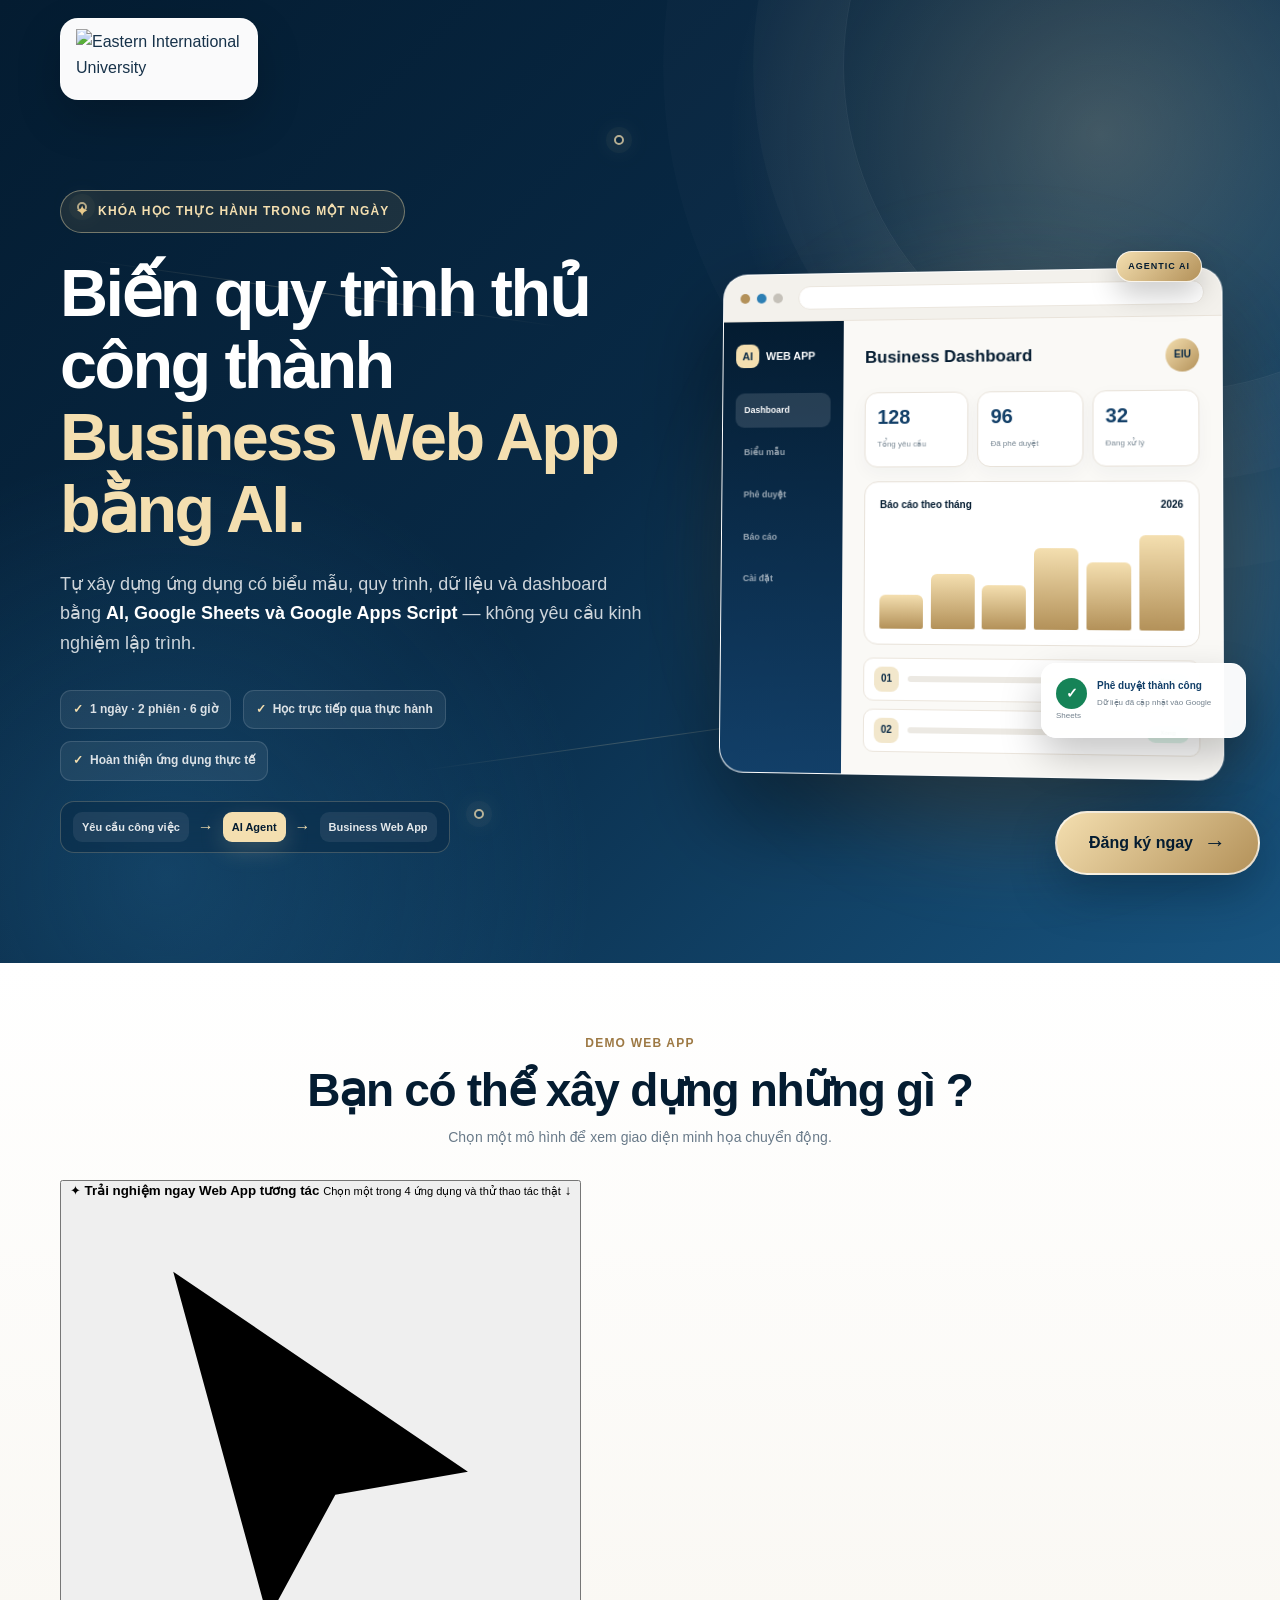
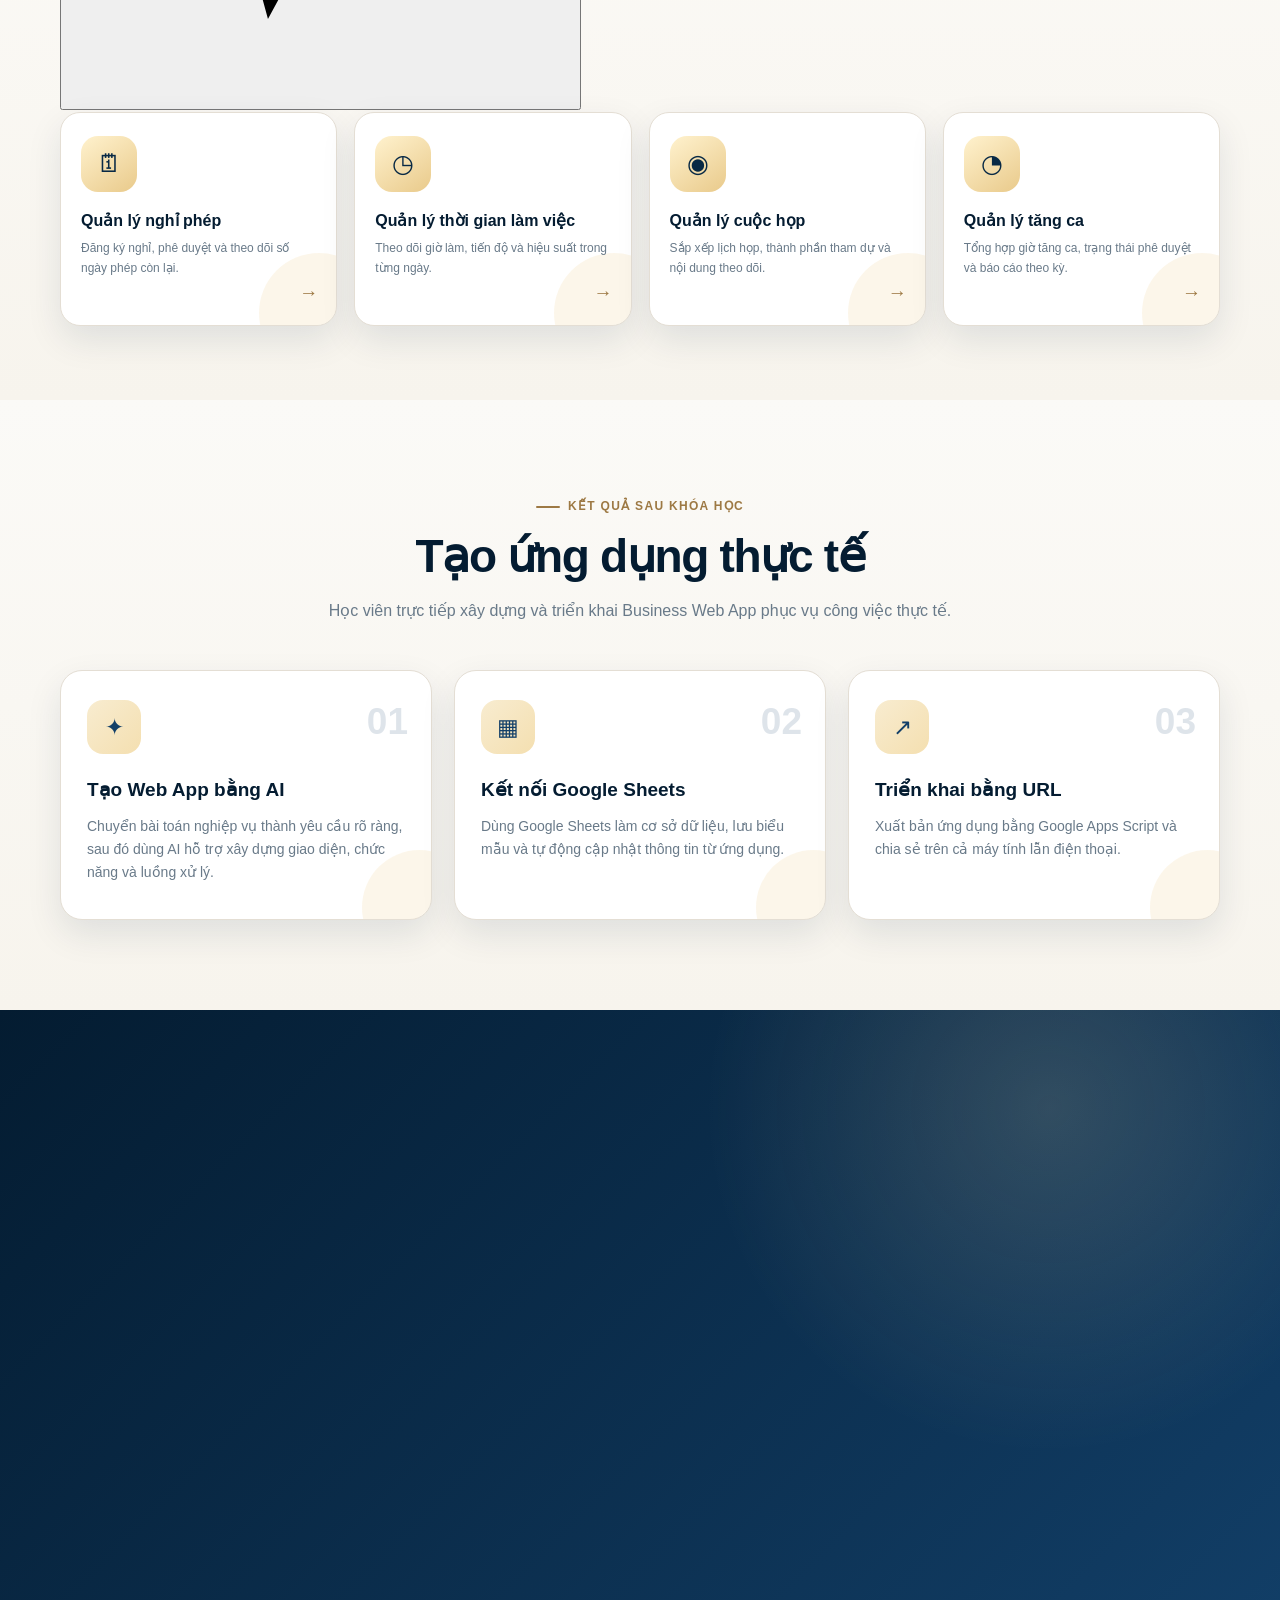
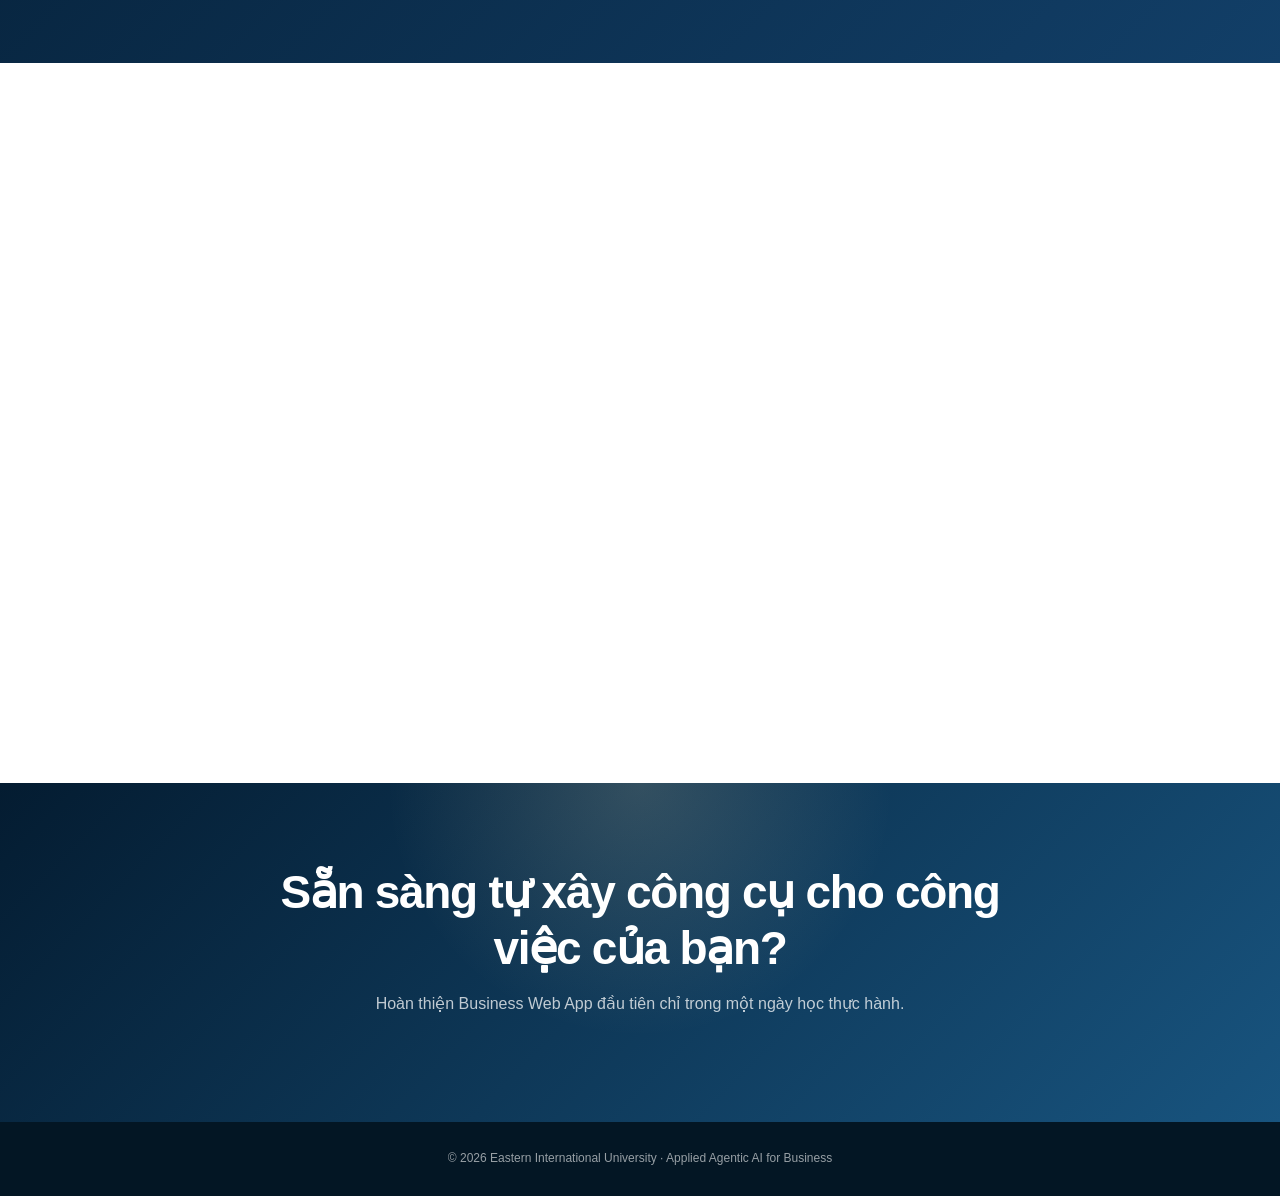
==== public/index.html @ 5940f8a1 "Add files via upload" ====
<!DOCTYPE html>
<html lang="vi">
<head>
  <base target="_top">

  <meta charset="UTF-8">

  <meta
    name="viewport"
    content="width=device-width, initial-scale=1, viewport-fit=cover"
  >

  <meta
    name="description"
    content="Khóa học Applied Agentic AI for Business tại EIU. Xây dựng Business Web App bằng AI, Google Sheets và Google Apps Script."
  >

  <meta
    name="theme-color"
    content="#082945"
  >

  <link rel="icon" href="/assets/logo-eiu.png" type="image/png">

  <title>
    Applied Agentic AI for Business
  </title>

  <style>
    :root {
      --navy-950: #041c31;
      --navy-900: #082945;
      --navy-800: #123f68;
      --navy-700: #18547f;
      --blue: #2d7fb4;

      --gold-700: #9d7944;
      --gold-600: #b39159;
      --gold-300: #e9ca8b;
      --gold-200: #f4dfb0;

      --white: #ffffff;
      --cream: #f7f4ed;
      --cream-soft: #fbfaf7;

      --text: #17324a;
      --muted: #697a89;
      --border: #e4ded4;
      --success: #168357;

      --shadow-sm:
        0 14px 35px
        rgba(8, 41, 69, 0.10);

      --shadow-lg:
        0 30px 75px
        rgba(4, 28, 49, 0.18);

      --container:
        min(
          1160px,
          calc(100% - 40px)
        );
    }

    * {
      box-sizing: border-box;
    }

    html {
      scroll-behavior: smooth;
    }

    body,
    button,
    input {
      font-family:
        Inter,
        -apple-system,
        BlinkMacSystemFont,
        "Segoe UI",
        Arial,
        sans-serif;
    }

    body {
      min-width: 320px;

      margin: 0;

      color: var(--text);
      background: var(--white);

      font-size: 16px;
      line-height: 1.65;

      -webkit-font-smoothing:
        antialiased;

      text-rendering:
        optimizeLegibility;
    }

    a {
      color: inherit;
      text-decoration: none;
    }

    img {
      max-width: 100%;
    }

    .container {
      width: var(--container);
      margin: 0 auto;
    }

    .section {
      padding: 90px 0;

      content-visibility: auto;

      contain-intrinsic-size:
        700px;
    }

    .section-heading {
      max-width: 760px;

      margin:
        0 auto 46px;

      text-align: center;
    }

    .section-label {
      display: inline-flex;
      align-items: center;

      gap: 8px;

      margin-bottom: 12px;

      color: var(--gold-700);

      font-size: 12px;
      font-weight: 800;
      letter-spacing: 1.3px;

      text-transform: uppercase;
    }

    .section-label::before {
      content: "";

      width: 24px;
      height: 2px;

      border-radius: 999px;

      background: currentColor;
    }

    h1,
    h2,
    h3,
    p {
      overflow-wrap: break-word;
    }

    h2 {
      margin: 0 0 14px;

      color: var(--navy-950);

      font-size:
        clamp(
          31px,
          4vw,
          46px
        );

      line-height: 1.2;
      letter-spacing: -1.3px;
    }

    .section-heading p {
      margin: 0;
      color: var(--muted);
    }

    /* NAVIGATION */

    .navbar {
      position: absolute;
      z-index: 20;

      top: 0;
      right: 0;
      left: 0;

      padding: 18px 0;
    }

    .navbar-inner {
      display: flex;
      align-items: center;
      justify-content: space-between;
    }

    .logo-box {
      display: inline-flex;
      align-items: center;
      justify-content: center;

      min-height: 70px;

      padding: 10px 15px;

      overflow: hidden;

      border:
        1px solid
        rgba(255, 255, 255, 0.72);

      border-radius: 18px;

      background:
        rgba(255, 255, 255, 0.98);

      box-shadow:
        0 18px 45px
        rgba(0, 0, 0, 0.19);
    }

    .official-logo {
      display: block;

      width: 166px;
      height: auto;

      object-fit: contain;
    }

    /* HERO */

    .hero {
      position: relative;

      min-height: 790px;

      display: flex;
      align-items: center;

      overflow: hidden;

      padding:
        190px 0 110px;

      color: var(--white);

      background:
        radial-gradient(
          circle at 86% 14%,
          rgba(244, 223, 176, 0.24),
          transparent 27%
        ),

        radial-gradient(
          circle at 13% 91%,
          rgba(45, 127, 180, 0.30),
          transparent 30%
        ),

        linear-gradient(
          135deg,
          var(--navy-950),
          var(--navy-900) 48%,
          var(--navy-700)
        );
    }

    .hero::before {
      content: "";

      position: absolute;

      top: -260px;
      right: -215px;

      width: 650px;
      height: 650px;

      border:
        1px solid
        rgba(255, 255, 255, 0.07);

      border-radius: 50%;

      box-shadow:
        0 0 0 90px
        rgba(255, 255, 255, 0.025),

        0 0 0 180px
        rgba(255, 255, 255, 0.014);
    }

    .hero-grid {
      position: relative;
      z-index: 3;

      display: grid;

      grid-template-columns:
        minmax(0, 1.08fr)
        minmax(390px, 0.92fr);

      gap: 64px;
      align-items: center;
    }

    .hero-content {
      max-width: 740px;
    }

    .hero-tag {
      display: inline-flex;
      align-items: center;

      gap: 9px;

      padding: 9px 15px;

      color: var(--gold-200);

      border:
        1px solid
        rgba(244, 223, 176, 0.42);

      border-radius: 999px;

      background:
        rgba(179, 145, 89, 0.13);

      font-size: 12px;
      font-weight: 800;
      letter-spacing: 1.1px;

      text-transform: uppercase;
    }

    .hero-tag::before {
      content: "✦";

      color: var(--gold-300);
      font-size: 14px;
    }

    h1 {
      margin: 25px 0 24px;

      font-size:
        clamp(
          44px,
          5.2vw,
          72px
        );

      line-height: 1.08;
      letter-spacing: -2.6px;
      font-weight: 850;
    }

    h1 span {
      color: var(--gold-200);
    }

    .hero-description {
      max-width: 710px;

      margin: 0;

      color:
        rgba(255, 255, 255, 0.80);

      font-size: 18px;
    }

    .hero-description strong {
      color: var(--white);
    }

    .hero-notes {
      display: flex;
      flex-wrap: wrap;

      gap: 12px;

      margin-top: 31px;
    }

    .hero-note {
      display: inline-flex;
      align-items: center;

      gap: 7px;

      padding: 9px 12px;

      color:
        rgba(255, 255, 255, 0.84);

      border:
        1px solid
        rgba(255, 255, 255, 0.13);

      border-radius: 11px;

      background:
        rgba(255, 255, 255, 0.07);

      font-size: 12px;
      font-weight: 650;
    }

    .hero-note::before {
      content: "✓";

      color: var(--gold-200);
      font-weight: 900;
    }

    /* WEB APP MOCKUP */

    .app-scene {
      position: relative;

      width: 100%;
      max-width: 535px;

      margin-left: auto;

      perspective: 1300px;
    }

    .app-scene::before {
      content: "";

      position: absolute;

      inset:
        5% -10% -9% 8%;

      z-index: -1;

      border-radius: 50%;

      background:
        rgba(240, 211, 154, 0.20);

      filter: blur(55px);
    }

    .app-window {
      overflow: hidden;

      border:
        1px solid
        rgba(255, 255, 255, 0.55);

      border-radius: 25px;

      background: var(--white);

      box-shadow:
        0 42px 90px
        rgba(0, 0, 0, 0.44);

      transform:
        rotateY(-5deg)
        rotateX(2deg);

      animation:
        appFloating
        5.2s ease-in-out infinite;
    }

    .browser-bar {
      height: 48px;

      display: flex;
      align-items: center;

      gap: 7px;

      padding: 0 17px;

      border-bottom:
        1px solid #e9e3da;

      background: #f3f1ec;
    }

    .browser-dot {
      width: 10px;
      height: 10px;

      border-radius: 50%;

      background:
        var(--gold-600);
    }

    .browser-dot:nth-child(2) {
      background: var(--blue);
    }

    .browser-dot:nth-child(3) {
      background: #c5c1b9;
    }

    .address-bar {
      flex: 1;

      height: 24px;

      margin-left: 9px;

      border:
        1px solid #ebe6de;

      border-radius: 999px;

      background: var(--white);
    }

    .app-body {
      min-height: 425px;

      display: grid;

      grid-template-columns:
        124px 1fr;
    }

    .app-sidebar {
      padding: 23px 13px;

      color: var(--white);

      background:
        linear-gradient(
          180deg,
          var(--navy-950),
          var(--navy-800)
        );
    }

    .app-brand {
      display: flex;
      align-items: center;

      gap: 7px;

      margin-bottom: 26px;

      font-size: 11px;
      font-weight: 850;
    }

    .brand-symbol {
      width: 24px;
      height: 24px;

      display: grid;
      place-items: center;

      border-radius: 8px;

      color: var(--navy-900);
      background: var(--gold-200);
    }

    .app-menu {
      margin-bottom: 8px;
      padding: 10px 9px;

      color:
        rgba(255, 255, 255, 0.59);

      border-radius: 9px;

      font-size: 9px;
      font-weight: 650;
    }

    .app-menu.active {
      color: var(--white);

      background:
        rgba(255, 255, 255, 0.13);
    }

    .app-main {
      padding: 22px;
      background: #faf9f6;
    }

    .app-title-row {
      display: flex;
      align-items: center;
      justify-content: space-between;

      margin-bottom: 18px;
    }

    .app-title-row h3 {
      margin: 0;

      color: var(--navy-950);

      font-size: 17px;
    }

    .app-avatar {
      width: 33px;
      height: 33px;

      display: grid;
      place-items: center;

      color: var(--navy-900);

      border-radius: 50%;

      background:
        linear-gradient(
          135deg,
          var(--gold-200),
          var(--gold-600)
        );

      font-size: 10px;
      font-weight: 900;
    }

    .app-stats {
      display: grid;

      grid-template-columns:
        repeat(3, 1fr);

      gap: 9px;
    }

    .stat-card {
      padding: 12px;

      border:
        1px solid #e8e2d9;

      border-radius: 13px;

      background: var(--white);

      box-shadow:
        0 6px 18px
        rgba(8, 41, 69, 0.04);
    }

    .stat-card strong {
      display: block;

      color: var(--navy-800);

      font-size: 20px;
      line-height: 1.2;
    }

    .stat-card span {
      color: #788793;
      font-size: 8px;
    }

    .chart-panel {
      margin-top: 14px;
      padding: 15px;

      border:
        1px solid #e8e2d9;

      border-radius: 14px;

      background: var(--white);
    }

    .panel-heading {
      display: flex;
      align-items: center;
      justify-content: space-between;

      color: var(--navy-950);

      font-size: 10px;
      font-weight: 800;
    }

    .chart {
      height: 100px;

      display: flex;
      align-items: flex-end;

      gap: 8px;

      margin-top: 15px;
    }

    .chart-column {
      flex: 1;
      min-width: 10px;

      border-radius:
        6px 6px 2px 2px;

      background:
        linear-gradient(
          180deg,
          var(--gold-200),
          var(--gold-600)
        );

      animation:
        chartGrow
        1.2s ease both;

      transform-origin: bottom;
    }

    .chart-column:nth-child(1) {
      height: 34%;
    }

    .chart-column:nth-child(2) {
      height: 55%;
      animation-delay: 0.08s;
    }

    .chart-column:nth-child(3) {
      height: 44%;
      animation-delay: 0.16s;
    }

    .chart-column:nth-child(4) {
      height: 81%;
      animation-delay: 0.24s;
    }

    .chart-column:nth-child(5) {
      height: 67%;
      animation-delay: 0.32s;
    }

    .chart-column:nth-child(6) {
      height: 94%;
      animation-delay: 0.40s;
    }

    .workflow {
      display: grid;

      gap: 8px;

      margin-top: 13px;
    }

    .workflow-row {
      display: flex;
      align-items: center;

      gap: 9px;

      padding: 8px 10px;

      border:
        1px solid #ebe5dc;

      border-radius: 10px;

      background: var(--white);
    }

    .workflow-icon {
      width: 25px;
      height: 25px;

      display: grid;
      place-items: center;

      flex: 0 0 auto;

      border-radius: 8px;

      color: var(--navy-900);
      background: #f2e7cc;

      font-size: 10px;
      font-weight: 900;
    }

    .workflow-line {
      flex: 1;

      height: 6px;

      border-radius: 999px;

      background: #ece9e3;
    }

    .workflow-status {
      width: 41px;
      height: 17px;

      display: grid;
      place-items: center;

      border-radius: 999px;

      color: #13734d;
      background: #dff5eb;

      font-size: 6px;
      font-weight: 800;
    }

    .success-toast {
      position: absolute;

      right: -26px;
      bottom: 37px;

      width: 205px;

      padding: 14px;

      border:
        1px solid
        rgba(255, 255, 255, 0.72);

      border-radius: 15px;

      background:
        rgba(255, 255, 255, 0.97);

      box-shadow:
        0 18px 42px
        rgba(0, 0, 0, 0.23);

      animation:
        toastFloating
        3.4s ease-in-out infinite;
    }

    .toast-icon {
      float: left;

      width: 31px;
      height: 31px;

      display: grid;
      place-items: center;

      margin-right: 10px;

      color: var(--white);

      border-radius: 50%;

      background: var(--success);

      font-size: 14px;
      font-weight: 900;
    }

    .success-toast strong {
      display: block;

      color: var(--navy-800);

      font-size: 10px;
    }

    .success-toast span {
      display: block;

      margin-top: 2px;

      color: #73818d;

      font-size: 8px;
    }

    @keyframes appFloating {
      0%,
      100% {
        transform:
          translateY(0)
          rotateY(-5deg)
          rotateX(2deg);
      }

      50% {
        transform:
          translateY(-13px)
          rotateY(-3deg)
          rotateX(1deg);
      }
    }

    @keyframes toastFloating {
      0%,
      100% {
        transform: translateY(0);
      }

      50% {
        transform: translateY(-7px);
      }
    }

    @keyframes chartGrow {
      from {
        transform: scaleY(0);
      }

      to {
        transform: scaleY(1);
      }
    }

    /* DEMO APPS */

    .demo-apps-section {
      position: relative;

      padding:
        66px 0 74px;

      overflow: hidden;

      background:
        linear-gradient(
          180deg,
          #ffffff,
          #f7f4ed
        );
    }

    .demo-apps-heading {
      max-width: 740px;

      margin:
        0 auto 31px;

      text-align: center;
    }

    .demo-apps-heading span {
      display: inline-flex;

      margin-bottom: 9px;

      color: var(--gold-700);

      font-size: 12px;
      font-weight: 900;
      letter-spacing: 1.2px;

      text-transform: uppercase;
    }

    .demo-apps-heading h2 {
      margin-bottom: 8px;
    }

    .demo-apps-heading p {
      margin: 0;

      color: var(--muted);

      font-size: 14px;
    }

    .demo-app-grid {
      display: grid;

      grid-template-columns:
        repeat(4, 1fr);

      gap: 17px;
    }

    .demo-app-card {
      position: relative;

      overflow: hidden;

      min-height: 202px;

      padding:
        23px 20px 47px;

      border:
        1px solid var(--border);

      border-radius: 20px;

      color: var(--text);
      background: var(--white);

      box-shadow: var(--shadow-sm);

      animation:
        demoCardFloating
        3.4s ease-in-out infinite;

      transition:
        transform 0.24s ease,
        box-shadow 0.24s ease,
        border-color 0.24s ease;
    }

    .demo-app-card:nth-child(2) {
      animation-delay: 0.35s;
    }

    .demo-app-card:nth-child(3) {
      animation-delay: 0.70s;
    }

    .demo-app-card:nth-child(4) {
      animation-delay: 1.05s;
    }

    .demo-app-card:hover {
      transform:
        translateY(-8px)
        scale(1.02);

      border-color:
        rgba(179, 145, 89, 0.55);

      box-shadow:
        0 24px 50px
        rgba(8, 41, 69, 0.16);
    }

    .demo-app-card::after {
      content: "";

      position: absolute;

      right: -43px;
      bottom: -48px;

      width: 120px;
      height: 120px;

      border-radius: 50%;

      background:
        rgba(244, 223, 176, 0.27);
    }

    .demo-card-icon {
      position: relative;
      z-index: 2;

      width: 56px;
      height: 56px;

      display: grid;
      place-items: center;

      margin-bottom: 18px;

      color: var(--navy-900);

      border-radius: 17px;

      background:
        linear-gradient(
          145deg,
          #fff2ce,
          #e9ca8b
        );

      font-size: 25px;

      animation:
        demoIconMoving
        2.3s ease-in-out infinite;
    }

    .demo-app-card:nth-child(2)
    .demo-card-icon {
      animation-delay: 0.25s;
    }

    .demo-app-card:nth-child(3)
    .demo-card-icon {
      animation-delay: 0.50s;
    }

    .demo-app-card:nth-child(4)
    .demo-card-icon {
      animation-delay: 0.75s;
    }

    .demo-app-card h3 {
      position: relative;
      z-index: 2;

      margin: 0 0 7px;

      color: var(--navy-950);

      font-size: 16px;
      line-height: 1.4;
    }

    .demo-app-card p {
      position: relative;
      z-index: 2;

      margin: 0;

      color: var(--muted);

      font-size: 12px;
      line-height: 1.6;
    }

    .demo-card-arrow {
      position: absolute;
      z-index: 3;

      right: 18px;
      bottom: 16px;

      color: var(--gold-700);

      font-size: 19px;
      font-weight: 900;

      animation:
        demoArrowMoving
        1.3s ease-in-out infinite;
    }

    @keyframes demoCardFloating {
      0%,
      100% {
        translate: 0 0;
      }

      50% {
        translate: 0 -5px;
      }
    }

    @keyframes demoIconMoving {
      0%,
      100% {
        transform:
          translateY(0)
          rotate(-2deg);
      }

      50% {
        transform:
          translateY(-6px)
          rotate(3deg);
      }
    }

    @keyframes demoArrowMoving {
      0%,
      100% {
        transform: translateX(0);
      }

      50% {
        transform: translateX(6px);
      }
    }

    /* BENEFITS */

    .results-section {
      background:
        linear-gradient(
          180deg,
          var(--cream-soft),
          var(--cream)
        );
    }

    .benefit-grid {
      display: grid;

      grid-template-columns:
        repeat(3, 1fr);

      gap: 22px;
    }

    .benefit-card {
      position: relative;

      overflow: hidden;

      min-height: 250px;

      padding: 29px 26px;

      border:
        1px solid var(--border);

      border-radius: 22px;

      background: var(--white);

      box-shadow: var(--shadow-sm);

      transition:
        transform 0.25s ease,
        box-shadow 0.25s ease;
    }

    .benefit-card::after {
      content: "";

      position: absolute;

      right: -46px;
      bottom: -46px;

      width: 115px;
      height: 115px;

      border-radius: 50%;

      background:
        rgba(240, 211, 154, 0.21);
    }

    .benefit-card:hover {
      transform:
        translateY(-7px);

      box-shadow:
        var(--shadow-lg);
    }

    .benefit-icon {
      width: 54px;
      height: 54px;

      display: grid;
      place-items: center;

      margin-bottom: 20px;

      color: var(--navy-800);

      border-radius: 16px;

      background:
        linear-gradient(
          135deg,
          #f8ecd0,
          var(--gold-200)
        );

      font-size: 23px;
    }

    .benefit-number {
      position: absolute;

      top: 20px;
      right: 23px;

      color:
        rgba(18, 63, 104, 0.14);

      font-size: 37px;
      font-weight: 900;
    }

    .benefit-card h3 {
      position: relative;
      z-index: 2;

      margin: 0 0 9px;

      color: var(--navy-950);

      font-size: 19px;
    }

    .benefit-card p {
      position: relative;
      z-index: 2;

      margin: 0;

      color: var(--muted);

      font-size: 14px;
    }

    /* EXPERIENCE */

    .experience-section {
      position: relative;

      overflow: hidden;

      color: var(--white);

      background:
        radial-gradient(
          circle at 82% 15%,
          rgba(244, 223, 176, 0.16),
          transparent 29%
        ),

        linear-gradient(
          135deg,
          var(--navy-950),
          var(--navy-800)
        );
    }

    .experience-grid {
      position: relative;
      z-index: 2;

      display: grid;

      grid-template-columns:
        0.95fr 1.05fr;

      gap: 48px;
      align-items: center;
    }

    .experience-copy h2 {
      color: var(--white);
    }

    .experience-copy > p {
      margin: 0;

      color:
        rgba(255, 255, 255, 0.72);
    }

    .price-grid {
      display: grid;

      grid-template-columns:
        1fr 1fr;

      gap: 14px;

      margin-top: 28px;
    }

    .price-card {
      padding: 22px;

      border:
        1px solid
        rgba(255, 255, 255, 0.13);

      border-radius: 18px;

      background:
        rgba(255, 255, 255, 0.075);
    }

    .price-card.highlight {
      border-color:
        rgba(244, 223, 176, 0.50);

      background:
        rgba(179, 145, 89, 0.16);
    }

    .price-card small {
      display: block;

      color:
        rgba(255, 255, 255, 0.68);

      font-size: 11px;
      font-weight: 700;
    }

    .price-card strong {
      display: block;

      margin-top: 8px;

      color: var(--gold-200);

      font-size: 27px;
      line-height: 1.2;
    }

    .price-card span {
      display: block;

      margin-top: 7px;

      color:
        rgba(255, 255, 255, 0.63);

      font-size: 11px;
    }

    .hospitality-card {
      display: grid;

      grid-template-columns:
        180px 1fr;

      gap: 25px;
      align-items: center;

      padding: 30px;

      border:
        1px solid
        rgba(255, 255, 255, 0.15);

      border-radius: 25px;

      background:
        rgba(255, 255, 255, 0.085);

      box-shadow:
        0 30px 65px
        rgba(0, 0, 0, 0.17);
    }

    .refreshment-visual {
      position: relative;

      width: 180px;
      height: 180px;

      overflow: hidden;

      border-radius: 28px;

      background:
        radial-gradient(
          circle at 35% 30%,
          rgba(255, 255, 255, 0.18),
          transparent 32%
        ),

        linear-gradient(
          145deg,
          rgba(255, 255, 255, 0.12),
          rgba(255, 255, 255, 0.035)
        );
    }

    .table-surface {
      position: absolute;

      right: 18px;
      bottom: 23px;
      left: 18px;

      height: 13px;

      border-radius: 50%;

      background:
        rgba(240, 211, 154, 0.56);
    }

    .lunch-box {
      position: absolute;

      right: 56px;
      bottom: 52px;

      width: 67px;
      height: 55px;

      border-radius: 12px;

      background:
        linear-gradient(
          145deg,
          var(--gold-200),
          var(--gold-600)
        );

      box-shadow:
        0 14px 28px
        rgba(0, 0, 0, 0.21);

      animation:
        foodFloating
        3.1s ease-in-out infinite;

      animation-delay:
        0.3s;
    }

    .lunch-box::before {
      content: "";

      position: absolute;

      top: 10px;
      right: 8px;
      left: 8px;

      height: 4px;

      border-radius: 999px;

      background:
        rgba(8, 41, 69, 0.35);
    }

    .lunch-box::after {
      content: "✦";

      position: absolute;
      inset: 0;

      display: grid;
      place-items: center;

      padding-top: 9px;

      color: var(--navy-900);

      font-size: 21px;
    }

    .hospitality-card h3 {
      margin: 0 0 9px;

      font-size: 22px;
      line-height: 1.35;
    }

    .hospitality-card p {
      margin: 0;

      color:
        rgba(255, 255, 255, 0.70);

      font-size: 13px;
    }

    .included-badge {
      display: inline-flex;

      margin-top: 16px;
      padding: 8px 12px;

      color: var(--navy-950);

      border-radius: 999px;

      background:
        var(--gold-200);

      font-size: 10px;
      font-weight: 850;
    }

    @keyframes steamRising {
      0% {
        opacity: 0;

        transform:
          translateY(9px)
          scale(0.8);
      }

      45% {
        opacity: 0.85;
      }

      100% {
        opacity: 0;

        transform:
          translateY(-19px)
          translateX(5px)
          scale(1.15);
      }
    }

    @keyframes drinkFloating {
      0%,
      100% {
        transform:
          translateY(0);
      }

      50% {
        transform:
          translateY(-5px);
      }
    }

    @keyframes foodFloating {
      0%,
      100% {
        transform:
          translateY(0)
          rotate(0);
      }

      50% {
        transform:
          translateY(-6px)
          rotate(2deg);
      }
    }

    /* PROGRAM */

    .program-grid {
      display: grid;

      grid-template-columns:
        1fr 1fr;

      gap: 23px;
    }

    .session-card {
      overflow: hidden;

      border:
        1px solid var(--border);

      border-radius: 23px;

      background: var(--white);

      box-shadow: var(--shadow-sm);
    }

    .session-header {
      position: relative;

      overflow: hidden;

      padding: 26px;

      color: var(--white);

      background:
        linear-gradient(
          135deg,
          var(--navy-950),
          var(--navy-800)
        );
    }

    .session-header::after {
      content: "";

      position: absolute;

      top: -75px;
      right: -70px;

      width: 180px;
      height: 180px;

      border:
        1px solid
        rgba(255, 255, 255, 0.08);

      border-radius: 50%;

      box-shadow:
        0 0 0 35px
        rgba(255, 255, 255, 0.018);
    }

    .session-header small {
      position: relative;
      z-index: 2;

      color: var(--gold-200);

      font-size: 11px;
      font-weight: 800;
      letter-spacing: 1px;

      text-transform: uppercase;
    }

    .session-header h3 {
      position: relative;
      z-index: 2;

      margin: 8px 0 0;

      font-size: 21px;
      line-height: 1.4;
    }

    .session-body {
      padding: 25px;
    }

    .session-item {
      position: relative;

      margin: 0;

      padding:
        12px 0 12px 31px;

      color: var(--muted);

      border-bottom:
        1px solid var(--border);

      font-size: 14px;
    }

    .session-item:last-child {
      border-bottom: 0;
    }

    .session-item::before {
      content: "✓";

      position: absolute;

      top: 12px;
      left: 0;

      width: 20px;
      height: 20px;

      display: grid;
      place-items: center;

      color: var(--white);

      border-radius: 7px;

      background:
        var(--gold-600);

      font-size: 10px;
      font-weight: 900;
    }

    /* FINAL */

    .final-section {
      padding:
        82px 0 105px;

      color: var(--white);

      text-align: center;

      background:
        radial-gradient(
          circle at 50% 0,
          rgba(244, 223, 176, 0.17),
          transparent 35%
        ),

        linear-gradient(
          135deg,
          var(--navy-950),
          var(--navy-700)
        );
    }

    .final-section h2 {
      max-width: 760px;

      margin:
        0 auto 15px;

      color: var(--white);
    }

    .final-section p {
      max-width: 650px;

      margin: 0 auto;

      color:
        rgba(255, 255, 255, 0.74);
    }

    footer {
      padding: 27px 20px;

      color:
        rgba(255, 255, 255, 0.59);

      background: #031624;

      text-align: center;

      font-size: 12px;
    }

    /* ONE FLOATING REGISTER BUTTON */

    .floating-register {
      position: fixed;
      z-index: 1000;

      right:
        max(
          20px,
          env(safe-area-inset-right)
        );

      bottom:
        max(
          25px,
          calc(
            env(safe-area-inset-bottom) +
            16px
          )
        );

      display: inline-flex;
      align-items: center;
      justify-content: center;

      gap: 11px;

      min-width: 205px;
      min-height: 64px;

      padding: 16px 28px;

      color: var(--navy-950);

      border:
        2px solid
        rgba(255, 255, 255, 0.68);

      border-radius: 999px;

      background:
        linear-gradient(
          135deg,
          var(--gold-200),
          var(--gold-600)
        );

      box-shadow:
        0 18px 45px
        rgba(4, 28, 49, 0.34),

        0 0 0 0
        rgba(244, 223, 176, 0.48);

      font-size: 16px;
      font-weight: 900;

      cursor: pointer;

      animation:
        registerFloating
        2.2s ease-in-out infinite,

        registerPulse
        2.7s ease-out infinite;

      transition:
        transform 0.2s ease,
        box-shadow 0.2s ease;
    }

    .floating-register:hover {
      transform:
        translateY(-5px)
        scale(1.035);

      box-shadow:
        0 24px 52px
        rgba(4, 28, 49, 0.42),

        0 0 34px
        rgba(244, 223, 176, 0.32);
    }

    .floating-register:focus-visible {
      outline:
        4px solid
        rgba(255, 255, 255, 0.75);

      outline-offset: 4px;
    }

    .register-arrow {
      display: inline-block;

      font-size: 22px;
      line-height: 1;

      animation:
        arrowMoving
        1.15s ease-in-out infinite;
    }

    @keyframes registerFloating {
      0%,
      100% {
        translate: 0 0;
      }

      50% {
        translate: 0 -8px;
      }
    }

    @keyframes registerPulse {
      0% {
        box-shadow:
          0 18px 45px
          rgba(4, 28, 49, 0.34),

          0 0 0 0
          rgba(244, 223, 176, 0.48);
      }

      72%,
      100% {
        box-shadow:
          0 18px 45px
          rgba(4, 28, 49, 0.34),

          0 0 0 18px
          rgba(244, 223, 176, 0);
      }
    }

    @keyframes arrowMoving {
      0%,
      100% {
        transform:
          translateX(0);
      }

      50% {
        transform:
          translateX(6px);
      }
    }

    /* RESPONSIVE */

    @media (max-width: 1020px) {
      .hero-grid,
      .experience-grid {
        grid-template-columns: 1fr;
      }

      .hero-content {
        max-width: 850px;
      }

      .app-scene {
        max-width: 620px;

        margin:
          35px auto 0;
      }

      .hospitality-card {
        max-width: 760px;

        margin: 0 auto;
      }
    }

    @media (max-width: 950px) {
      .demo-app-grid {
        grid-template-columns:
          1fr 1fr;
      }
    }

    @media (max-width: 800px) {
      .benefit-grid,
      .program-grid {
        grid-template-columns: 1fr;
      }
    }

    @media (max-width: 650px) {
      :root {
        --container:
          min(
            100% - 26px,
            1160px
          );
      }

      .navbar {
        padding: 12px 0;
      }

      .logo-box {
        min-height: 58px;

        padding: 7px 10px;

        border-radius: 13px;
      }

      .official-logo {
        width: 130px;
      }

      .hero {
        min-height: auto;

        padding:
          135px 0 77px;
      }

      h1 {
        font-size: 40px;

        letter-spacing: -1.7px;
      }

      .hero-description {
        font-size: 16px;
      }

      .hero-notes {
        display: grid;

        grid-template-columns:
          1fr;
      }

      .hero-note {
        width: fit-content;
      }

      .app-window {
        transform: none;
        animation: none;
      }

      .app-body {
        min-height: 350px;

        grid-template-columns:
          87px 1fr;
      }

      .app-sidebar {
        padding: 17px 7px;
      }

      .app-brand {
        font-size: 7px;
      }

      .brand-symbol {
        width: 20px;
        height: 20px;
      }

      .app-menu {
        padding: 8px 6px;

        font-size: 7px;
      }

      .app-main {
        padding: 13px;
      }

      .app-title-row h3 {
        font-size: 13px;
      }

      .stat-card {
        padding: 8px 5px;
      }

      .stat-card strong {
        font-size: 15px;
      }

      .stat-card span {
        font-size: 6px;
      }

      .success-toast {
        right: 7px;
        bottom: 15px;

        width: 180px;
      }

      .demo-apps-section {
        padding:
          52px 0 60px;
      }

      .demo-app-grid {
        grid-template-columns:
          1fr;
      }

      .demo-app-card {
        min-height: 170px;
      }

      .section {
        padding: 69px 0;
      }

      .price-grid {
        grid-template-columns:
          1fr;
      }

      .hospitality-card {
        grid-template-columns:
          1fr;

        padding: 25px;

        text-align: center;
      }

      .refreshment-visual {
        margin: 0 auto;
      }

      .floating-register {
        right:
          max(
            13px,
            env(safe-area-inset-right)
          );

        bottom:
          max(
            13px,
            calc(
              env(safe-area-inset-bottom) +
              8px
            )
          );

        left:
          max(
            13px,
            env(safe-area-inset-left)
          );

        width: auto;
        min-height: 59px;

        padding: 14px 23px;

        font-size: 16px;
      }

      .final-section {
        padding-bottom: 125px;
      }

      footer {
        padding-bottom: 92px;
      }
    }

    @media (
      prefers-reduced-motion: reduce
    ) {
      html {
        scroll-behavior: auto;
      }

      *,
      *::before,
      *::after {
        animation-duration:
          0.01ms !important;

        animation-iteration-count:
          1 !important;

        scroll-behavior:
          auto !important;
      }
    }

    /* CLOUDFLARE EDITION — AI VISUAL ENHANCEMENTS */

    .ai-ambient {
      position: absolute;
      inset: 0;
      z-index: 1;
      overflow: hidden;
      pointer-events: none;
    }

    .ai-ambient-node {
      position: absolute;
      width: 10px;
      height: 10px;
      border: 2px solid rgba(244, 223, 176, 0.74);
      border-radius: 50%;
      box-shadow:
        0 0 0 8px rgba(244, 223, 176, 0.035),
        0 0 26px rgba(244, 223, 176, 0.40);
      animation: aiNodePulse 3.8s ease-in-out infinite;
    }

    .ai-ambient-node:nth-child(1) { top: 21%; left: 6%; }
    .ai-ambient-node:nth-child(2) { top: 36%; right: 7%; animation-delay: .7s; }
    .ai-ambient-node:nth-child(3) { bottom: 15%; left: 37%; animation-delay: 1.4s; }
    .ai-ambient-node:nth-child(4) { top: 14%; left: 48%; animation-delay: 2.1s; }

    .ai-ambient-line {
      position: absolute;
      height: 1px;
      background:
        linear-gradient(
          90deg,
          transparent,
          rgba(244, 223, 176, 0.22),
          transparent
        );
      transform-origin: left center;
      animation: aiLineGlow 4.8s ease-in-out infinite;
    }

    .ai-ambient-line.line-a {
      top: 27%;
      left: 7%;
      width: 37%;
      transform: rotate(8deg);
    }

    .ai-ambient-line.line-b {
      top: 42%;
      right: 8%;
      width: 31%;
      transform: rotate(-13deg);
      animation-delay: 1s;
    }

    .ai-ambient-line.line-c {
      bottom: 20%;
      left: 33%;
      width: 34%;
      transform: rotate(-8deg);
      animation-delay: 2s;
    }

    .agent-flow {
      width: fit-content;
      max-width: 100%;
      display: flex;
      flex-wrap: wrap;
      align-items: center;
      gap: 9px;
      margin-top: 20px;
      padding: 10px 12px;
      border: 1px solid rgba(244, 223, 176, 0.22);
      border-radius: 14px;
      background: rgba(4, 28, 49, 0.27);
      backdrop-filter: blur(10px);
    }

    .agent-flow span {
      padding: 6px 9px;
      border-radius: 9px;
      color: rgba(255, 255, 255, 0.88);
      background: rgba(255, 255, 255, 0.075);
      font-size: 11px;
      font-weight: 750;
    }

    .agent-flow span:nth-of-type(2) {
      color: var(--navy-950);
      background: var(--gold-200);
      box-shadow: 0 8px 24px rgba(244, 223, 176, 0.18);
    }

    .agent-flow i {
      color: var(--gold-200);
      font-style: normal;
      animation: agentArrow 1.5s ease-in-out infinite;
    }

    .app-scene::after {
      content: "AGENTIC AI";
      position: absolute;
      top: -18px;
      right: 18px;
      z-index: 4;
      padding: 7px 11px;
      color: var(--navy-950);
      border: 1px solid rgba(255, 255, 255, 0.8);
      border-radius: 999px;
      background: linear-gradient(135deg, var(--gold-200), var(--gold-600));
      box-shadow: 0 12px 28px rgba(0, 0, 0, 0.22);
      font-size: 9px;
      font-weight: 900;
      letter-spacing: 1px;
    }

    @keyframes aiNodePulse {
      0%, 100% { transform: scale(.75); opacity: .35; }
      50% { transform: scale(1.2); opacity: 1; }
    }

    @keyframes aiLineGlow {
      0%, 100% { opacity: .18; transform-origin: center; }
      50% { opacity: .75; }
    }

    @keyframes agentArrow {
      0%, 100% { transform: translateX(0); opacity: .55; }
      50% { transform: translateX(4px); opacity: 1; }
    }

    @media (max-width: 760px) {
      .agent-flow {
        width: 100%;
      }

      .agent-flow span {
        flex: 1 1 auto;
        text-align: center;
      }

      .app-scene::after {
        right: 10px;
      }
    }

  </style>

  <link rel="stylesheet" href="/assets/motion.css">
</head>

<body>

  <nav class="navbar">
    <div class="container navbar-inner">

      <a
        class="logo-box"
        href="/"
        aria-label="Trang chủ EIU"
      >
        <img
          class="official-logo"
          src="/assets/logo-eiu.png"
          width="219"
          height="79"
          alt="Eastern International University"
          decoding="async"
          fetchpriority="high"
        >
      </a>

    </div>
  </nav>

  <main>

    <section class="hero">

      <div class="ai-ambient" aria-hidden="true">
        <span class="ai-ambient-node"></span>
        <span class="ai-ambient-node"></span>
        <span class="ai-ambient-node"></span>
        <span class="ai-ambient-node"></span>
        <span class="ai-ambient-line line-a"></span>
        <span class="ai-ambient-line line-b"></span>
        <span class="ai-ambient-line line-c"></span>
      </div>
      <div class="container hero-grid">

        <div class="hero-content">

          <div class="hero-tag">
            Khóa học thực hành trong một ngày
          </div>

          <h1>
            Biến quy trình thủ công thành
            <span>
              Business Web App bằng AI.
            </span>
          </h1>

          <p class="hero-description">
            Tự xây dựng ứng dụng có biểu mẫu,
            quy trình, dữ liệu và dashboard bằng
            <strong>
              AI, Google Sheets và Google Apps Script
            </strong>
            — không yêu cầu kinh nghiệm lập trình.
          </p>

          <div class="hero-notes">

            <div class="hero-note">
              1 ngày · 2 phiên · 6 giờ
            </div>

            <div class="hero-note">
              Học trực tiếp qua thực hành
            </div>

            <div class="hero-note">
              Hoàn thiện ứng dụng thực tế
            </div>

          </div>


          <div
            class="agent-flow"
            aria-label="Minh họa quy trình từ yêu cầu công việc đến Business Web App"
          >
            <span>Yêu cầu công việc</span>
            <i aria-hidden="true">→</i>
            <span>AI Agent</span>
            <i aria-hidden="true">→</i>
            <span>Business Web App</span>
          </div>

        </div>

        <div
          class="app-scene"
          aria-label="Minh họa Business Web App"
        >

          <div class="app-window">

            <div class="browser-bar">
              <i class="browser-dot"></i>
              <i class="browser-dot"></i>
              <i class="browser-dot"></i>

              <div class="address-bar"></div>
            </div>

            <div class="app-body">

              <aside class="app-sidebar">

                <div class="app-brand">
                  <span class="brand-symbol">
                    AI
                  </span>

                  <span>
                    WEB APP
                  </span>
                </div>

                <div class="app-menu active">
                  Dashboard
                </div>

                <div class="app-menu">
                  Biểu mẫu
                </div>

                <div class="app-menu">
                  Phê duyệt
                </div>

                <div class="app-menu">
                  Báo cáo
                </div>

                <div class="app-menu">
                  Cài đặt
                </div>

              </aside>

              <section class="app-main">

                <div class="app-title-row">

                  <h3>
                    Business Dashboard
                  </h3>

                  <div class="app-avatar">
                    EIU
                  </div>

                </div>

                <div class="app-stats">

                  <article class="stat-card">
                    <strong>128</strong>
                    <span>Tổng yêu cầu</span>
                  </article>

                  <article class="stat-card">
                    <strong>96</strong>
                    <span>Đã phê duyệt</span>
                  </article>

                  <article class="stat-card">
                    <strong>32</strong>
                    <span>Đang xử lý</span>
                  </article>

                </div>

                <div class="chart-panel">

                  <div class="panel-heading">
                    <span>Báo cáo theo tháng</span>
                    <span>2026</span>
                  </div>

                  <div class="chart">
                    <div class="chart-column"></div>
                    <div class="chart-column"></div>
                    <div class="chart-column"></div>
                    <div class="chart-column"></div>
                    <div class="chart-column"></div>
                    <div class="chart-column"></div>
                  </div>

                </div>

                <div class="workflow">

                  <div class="workflow-row">
                    <span class="workflow-icon">
                      01
                    </span>

                    <span class="workflow-line"></span>

                    <span class="workflow-status">
                      Xong
                    </span>
                  </div>

                  <div class="workflow-row">
                    <span class="workflow-icon">
                      02
                    </span>

                    <span class="workflow-line"></span>

                    <span class="workflow-status">
                      Xong
                    </span>
                  </div>

                </div>

              </section>

            </div>
          </div>

          <div class="success-toast">

            <div class="toast-icon">
              ✓
            </div>

            <strong>
              Phê duyệt thành công
            </strong>

            <span>
              Dữ liệu đã cập nhật vào Google Sheets
            </span>

          </div>

        </div>

      </div>
    </section>

    <section
      class="demo-apps-section"
      aria-labelledby="demoAppsTitle"
    >
      <div class="container">

        <div class="demo-apps-heading">

          <span>
            Demo Web App
          </span>

          <h2 id="demoAppsTitle">
            Bạn có thể xây dựng những gì ?
          </h2>

          <p>
            Chọn một mô hình để xem giao diện
            minh họa chuyển động.
          </p>

        </div>

        <button
          class="demo-experience-attractor"
          type="button"
          data-demo-attractor
          aria-controls="demoAppGrid"
          aria-label="Xem bốn Web App tương tác"
        >
          <span class="demo-attractor-icon" aria-hidden="true">
            ✦
          </span>

          <span class="demo-attractor-copy">
            <strong>Trải nghiệm ngay Web App tương tác</strong>
            <small>Chọn một trong 4 ứng dụng và thử thao tác thật</small>
          </span>

          <span class="demo-attractor-arrow" aria-hidden="true">
            ↓
          </span>

          <span class="demo-attractor-cursor" aria-hidden="true">
            <svg viewBox="0 0 24 24">
              <path d="M5 3.5 19 13l-6.3 1.1L9.5 20 5 3.5Z"></path>
            </svg>
          </span>
        </button>

        <div class="demo-app-grid" id="demoAppGrid">

          <a
            class="demo-app-card"
            href="/demo/leave/"
            aria-label="Xem Demo quản lý nghỉ phép"
          >

            <div
              class="demo-card-icon"
              aria-hidden="true"
            >
              🗓
            </div>

            <h3>
              Quản lý nghỉ phép
            </h3>

            <p>
              Đăng ký nghỉ, phê duyệt và theo dõi
              số ngày phép còn lại.
            </p>

            <span
              class="demo-card-arrow"
              aria-hidden="true"
            >
              →
            </span>

          </a>

          <a
            class="demo-app-card"
            href="/demo/time/"
            aria-label="Xem Demo quản lý thời gian làm việc"
          >

            <div
              class="demo-card-icon"
              aria-hidden="true"
            >
              ◷
            </div>

            <h3>
              Quản lý thời gian làm việc
            </h3>

            <p>
              Theo dõi giờ làm, tiến độ
              và hiệu suất trong từng ngày.
            </p>

            <span
              class="demo-card-arrow"
              aria-hidden="true"
            >
              →
            </span>

          </a>

          <a
            class="demo-app-card"
            href="/demo/meeting/"
            aria-label="Xem Demo quản lý cuộc họp"
          >

            <div
              class="demo-card-icon"
              aria-hidden="true"
            >
              ◉
            </div>

            <h3>
              Quản lý cuộc họp
            </h3>

            <p>
              Sắp xếp lịch họp, thành phần tham dự
              và nội dung theo dõi.
            </p>

            <span
              class="demo-card-arrow"
              aria-hidden="true"
            >
              →
            </span>

          </a>

          <a
            class="demo-app-card"
            href="/demo/overtime/"
            aria-label="Xem Demo quản lý tăng ca"
          >

            <div
              class="demo-card-icon"
              aria-hidden="true"
            >
              ◔
            </div>

            <h3>
              Quản lý tăng ca
            </h3>

            <p>
              Tổng hợp giờ tăng ca, trạng thái phê duyệt
              và báo cáo theo kỳ.
            </p>

            <span
              class="demo-card-arrow"
              aria-hidden="true"
            >
              →
            </span>

          </a>

        </div>

      </div>
    </section>

    <section class="section results-section">
      <div class="container">

        <div class="section-heading">

          <div class="section-label">
            Kết quả sau khóa học
          </div>

          <h2>
            Tạo ứng dụng thực tế
          </h2>

          <p>
            Học viên trực tiếp xây dựng và triển khai
            Business Web App phục vụ công việc thực tế.
          </p>

        </div>

        <div class="benefit-grid">

          <article class="benefit-card">

            <span class="benefit-number">
              01
            </span>

            <div class="benefit-icon">
              ✦
            </div>

            <h3>
              Tạo Web App bằng AI
            </h3>

            <p>
              Chuyển bài toán nghiệp vụ thành yêu cầu rõ ràng,
              sau đó dùng AI hỗ trợ xây dựng giao diện,
              chức năng và luồng xử lý.
            </p>

          </article>

          <article class="benefit-card">

            <span class="benefit-number">
              02
            </span>

            <div class="benefit-icon">
              ▦
            </div>

            <h3>
              Kết nối Google Sheets
            </h3>

            <p>
              Dùng Google Sheets làm cơ sở dữ liệu,
              lưu biểu mẫu và tự động cập nhật thông tin
              từ ứng dụng.
            </p>

          </article>

          <article class="benefit-card">

            <span class="benefit-number">
              03
            </span>

            <div class="benefit-icon">
              ↗
            </div>

            <h3>
              Triển khai bằng URL
            </h3>

            <p>
              Xuất bản ứng dụng bằng Google Apps Script
              và chia sẻ trên cả máy tính lẫn điện thoại.
            </p>

          </article>

        </div>

      </div>
    </section>

    <section class="section experience-section">
      <div class="container experience-grid">

        <div class="experience-copy">

          <div
            class="section-label"
            style="color: var(--gold-200);"
          >
            Mức phí tham dự
          </div>

          <h2>
            Một ngày học thực hành,
            trọn vẹn từ kiến thức đến trải nghiệm
          </h2>

          <p>
            Học phí gốc 2.000.000 đồng. Đăng ký <strong>trước 26/10/2026</strong>
            được áp dụng Early Bird còn 1.000.000 đồng.
            Đăng ký bằng email EIU được giảm thêm 50%.
          </p>

          <div class="price-grid">

            <article class="price-card">

              <small id="homeBaseLabel">
                Học phí Early Bird
              </small>

              <strong id="homeBasePrice">
                1.000.000 đồng
              </strong>

              <span id="homeBaseNote">
                Giá gốc 2.000.000 đồng · Đăng ký trước 26/10/2026
              </span>

            </article>

            <article class="price-card highlight">

              <small>
                Đăng ký bằng email EIU
              </small>

              <strong id="homeEiuPrice">
                500.000 đồng
              </strong>

              <span>
                Giảm thêm 50% trên học phí đang áp dụng
              </span>

            </article>

          </div>

        </div>

        <article class="hospitality-card">

          <div class="refreshment-visual">

            <div class="lunch-box"></div>
            <div class="table-surface"></div>

          </div>

          <div>

            <h3>
              Lunch break đã được chuẩn bị
            </h3>

            <p>
              Bữa trưa đã được chuẩn bị để học viên
              nghỉ ngơi, nạp năng lượng và kết nối
              cùng lớp học.
            </p>

            <div class="included-badge">
              Đã bao gồm Lunch break
            </div>

          </div>

        </article>

      </div>
    </section>

    <section class="section">
      <div class="container">

        <div class="section-heading">

          <div class="section-label">
            Chương trình học
          </div>

          <h2>
            1 ngày · 2 phiên · 6 giờ
          </h2>

          <p>
            Nội dung cô đọng, tập trung vào thực hành
            và sản phẩm đầu ra.
          </p>

        </div>

        <div class="program-grid">

          <article class="session-card">

            <div class="session-header">

              <small>
                Phiên 1 · 3 giờ
              </small>

              <h3>
                Xây dựng Business Web App đầu tiên
              </h3>

            </div>

            <div class="session-body">

              <p class="session-item">
                Phân tích bài toán và yêu cầu nghiệp vụ
              </p>

              <p class="session-item">
                Thiết kế ứng dụng với sự hỗ trợ của AI
              </p>

              <p class="session-item">
                Kết nối Google Sheets và Apps Script
              </p>

              <p class="session-item">
                Triển khai Web App thực tế
              </p>

            </div>

          </article>

          <article class="session-card">

            <div class="session-header">

              <small>
                Phiên 2 · 3 giờ
              </small>

              <h3>
                Tạo AI Framework có thể tái sử dụng
              </h3>

            </div>

            <div class="session-body">

              <p class="session-item">
                Hiểu vì sao Requirement quan trọng hơn Prompt
              </p>

              <p class="session-item">
                Chuẩn hóa giao diện và quy trình
              </p>

              <p class="session-item">
                Tạo AI Skill sinh Business Web App
              </p>

              <p class="session-item">
                Workshop theo bài toán của học viên
              </p>

            </div>

          </article>

        </div>

      </div>
    </section>

    <section class="final-section">
      <div class="container">

        <h2>
          Sẵn sàng tự xây công cụ
          cho công việc của bạn?
        </h2>

        <p>
          Hoàn thiện Business Web App đầu tiên
          chỉ trong một ngày học thực hành.
        </p>

      </div>
    </section>

  </main>

  <footer>
    © 2026 Eastern International University ·
    Applied Agentic AI for Business
  </footer>

  <a
    class="floating-register"
    href="/register/"
    aria-label="Đăng ký khóa học Applied Agentic AI for Business"
  >
    <span>
      Đăng ký ngay
    </span>

    <span
      class="register-arrow"
      aria-hidden="true"
    >
      →
    </span>
  </a>

  <script src="/assets/tuition-pricing.js"></script>
  <script>
    (function () {
      function refreshPrices() {
        const pricing = window.EiuCoursePricing;
        if (!pricing) return;
        const status = pricing.calculate('');
        document.getElementById('homeBaseLabel').textContent =
          status.earlyBird ? 'Học phí Early Bird' : 'Học phí tiêu chuẩn';
        document.getElementById('homeBasePrice').textContent = pricing.format(status.baseTuition);
        document.getElementById('homeBaseNote').textContent = status.earlyBird
          ? 'Giá gốc 2.000.000 đồng · Đăng ký trước 26/10/2026'
          : 'Ưu đãi Early Bird đã kết thúc từ 26/10/2026';
        document.getElementById('homeEiuPrice').textContent =
          pricing.format(status.baseTuition * 0.5);
      }
      refreshPrices();
      window.setInterval(refreshPrices, 60000);
      document.addEventListener('visibilitychange', function () {
        if (!document.hidden) refreshPrices();
      });
    })();
  </script>
  <script src="/assets/interactions.js" defer></script>

</body>
</html>
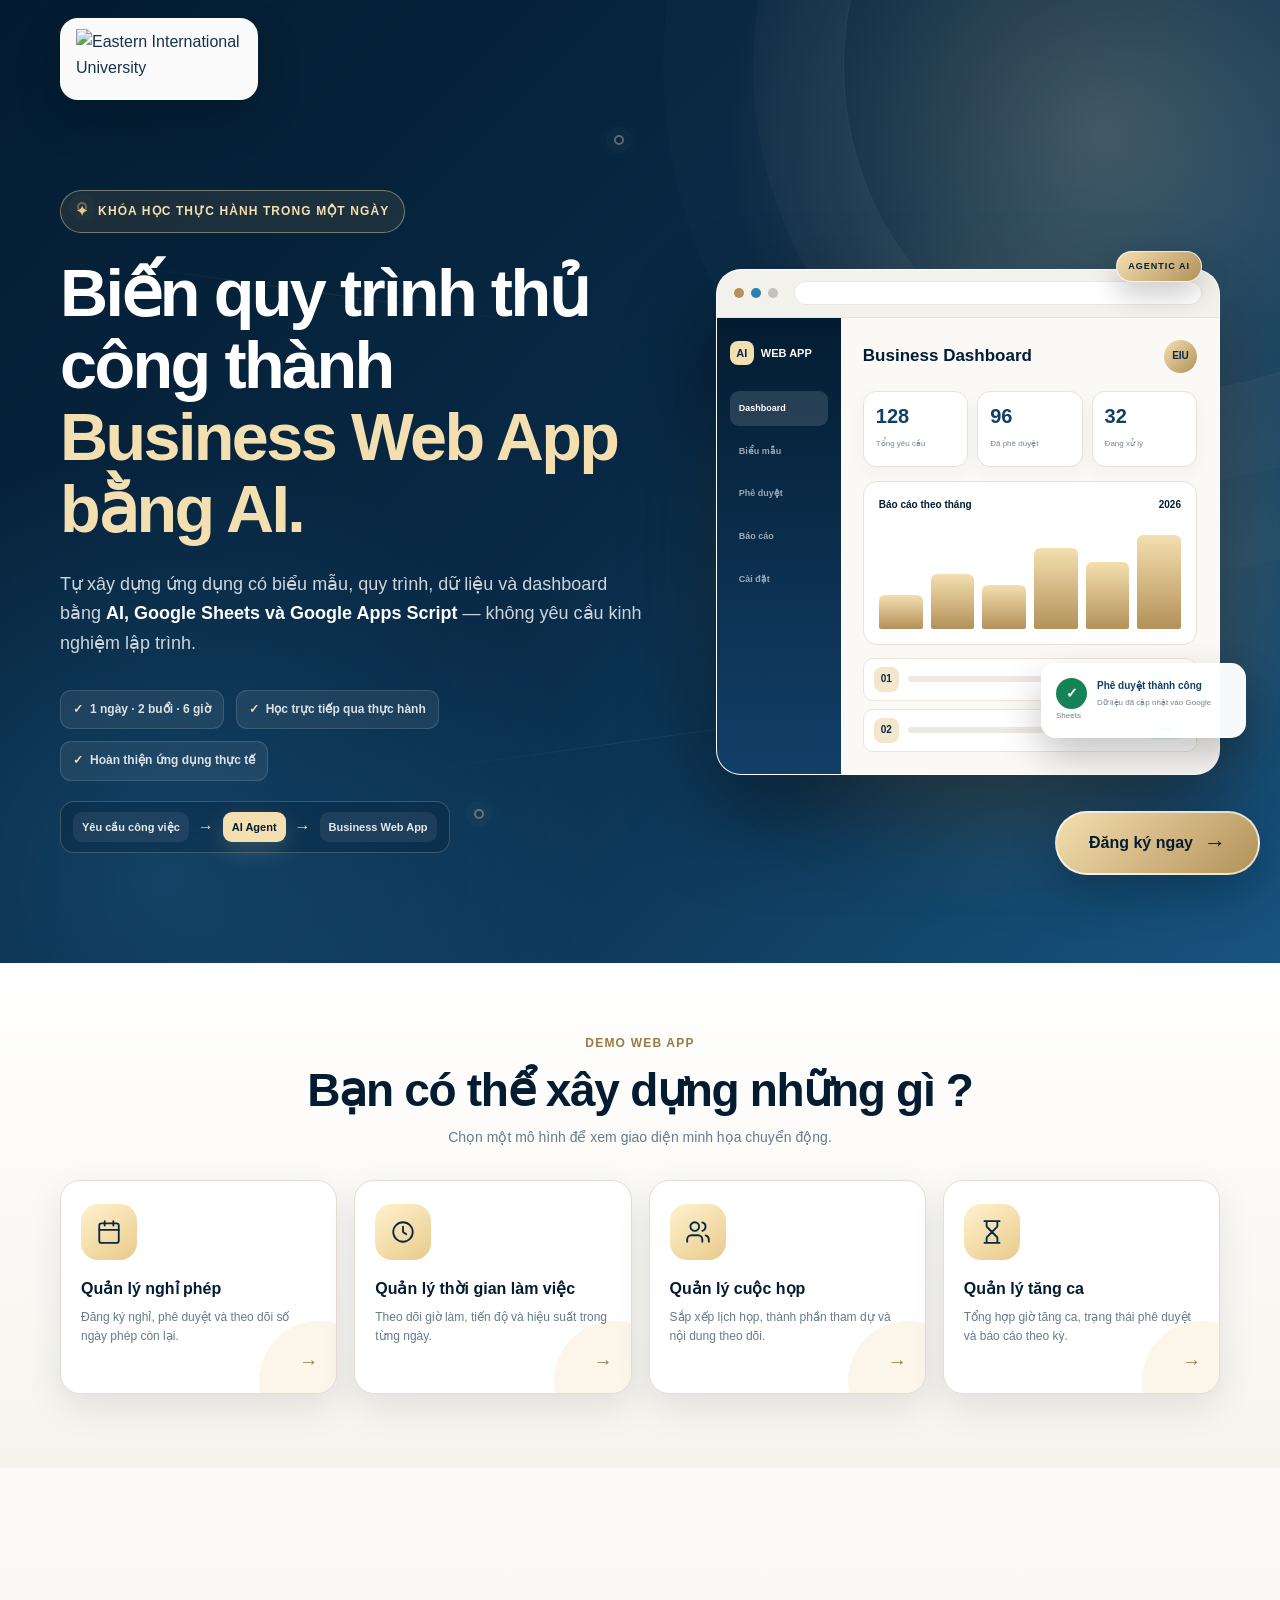
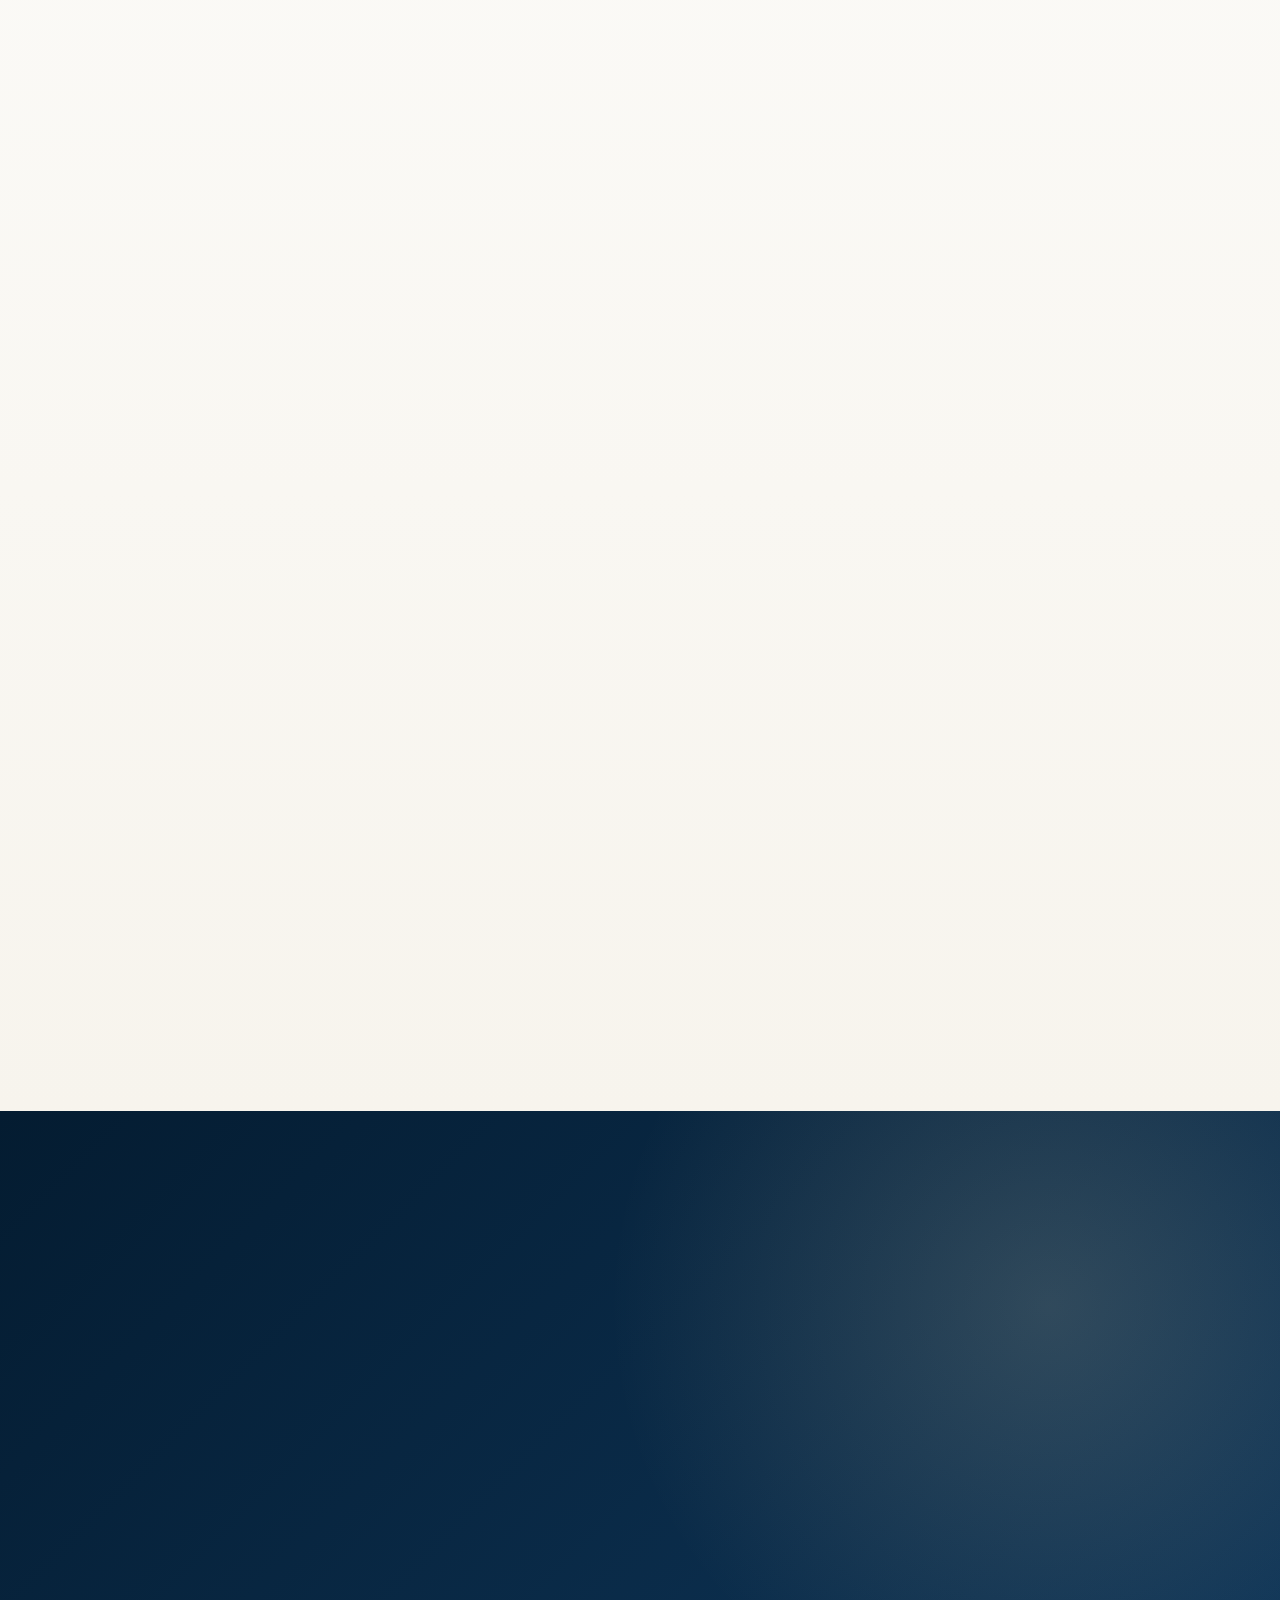
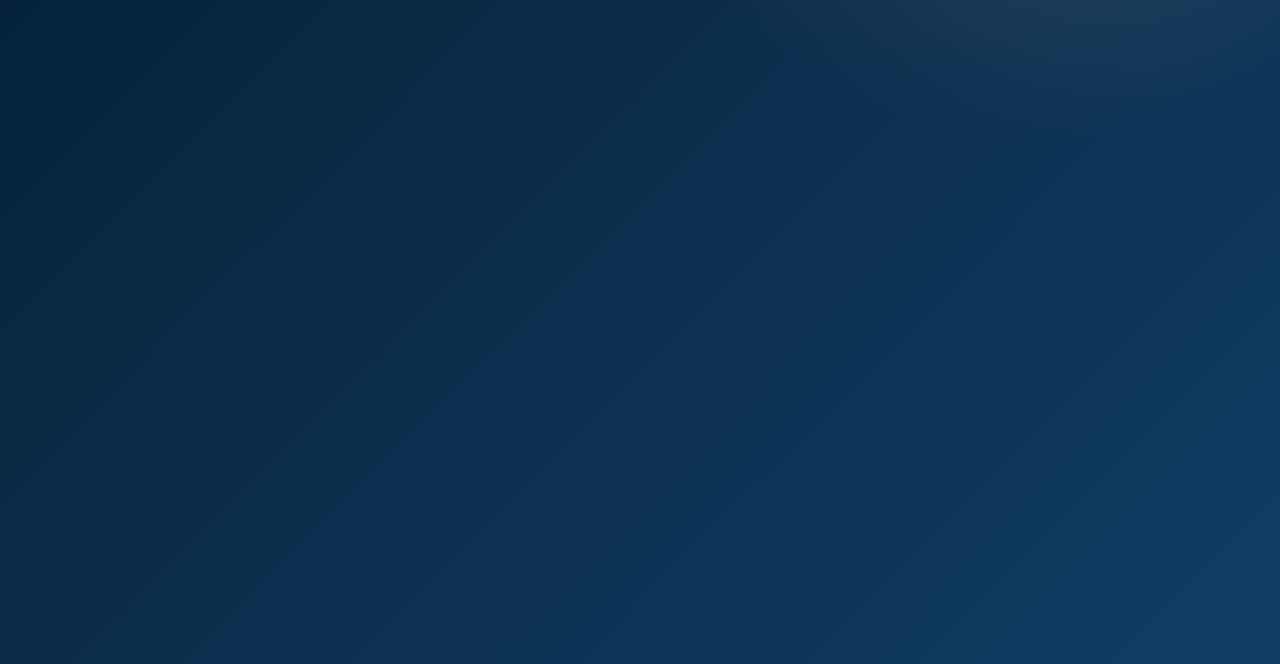
==== commit 97838fda: "Make the site plain and professional: drop decorative animation Remove floating, pulsing and hover-l" ====
--- a/public/index.html
+++ b/public/index.html
@@ -476,13 +476,6 @@
         0 42px 90px
         rgba(0, 0, 0, 0.44);
 
-      transform:
-        rotateY(-5deg)
-        rotateX(2deg);
-
-      animation:
-        appFloating
-        5.2s ease-in-out infinite;
     }
 
     .browser-bar {
@@ -730,10 +723,6 @@
           var(--gold-600)
         );
 
-      animation:
-        chartGrow
-        1.2s ease both;
-
       transform-origin: bottom;
     }
 
@@ -743,27 +732,22 @@
 
     .chart-column:nth-child(2) {
       height: 55%;
-      animation-delay: 0.08s;
     }
 
     .chart-column:nth-child(3) {
       height: 44%;
-      animation-delay: 0.16s;
     }
 
     .chart-column:nth-child(4) {
       height: 81%;
-      animation-delay: 0.24s;
     }
 
     .chart-column:nth-child(5) {
       height: 67%;
-      animation-delay: 0.32s;
     }
 
     .chart-column:nth-child(6) {
       height: 94%;
-      animation-delay: 0.40s;
     }
 
     .workflow {
@@ -857,9 +841,6 @@
         0 18px 42px
         rgba(0, 0, 0, 0.23);
 
-      animation:
-        toastFloating
-        3.4s ease-in-out infinite;
     }
 
     .toast-icon {
@@ -899,44 +880,6 @@
       color: #73818d;
 
       font-size: 8px;
-    }
-
-    @keyframes appFloating {
-      0%,
-      100% {
-        transform:
-          translateY(0)
-          rotateY(-5deg)
-          rotateX(2deg);
-      }
-
-      50% {
-        transform:
-          translateY(-13px)
-          rotateY(-3deg)
-          rotateX(1deg);
-      }
-    }
-
-    @keyframes toastFloating {
-      0%,
-      100% {
-        transform: translateY(0);
-      }
-
-      50% {
-        transform: translateY(-7px);
-      }
-    }
-
-    @keyframes chartGrow {
-      from {
-        transform: scaleY(0);
-      }
-
-      to {
-        transform: scaleY(1);
-      }
     }
 
     /* DEMO APPS */
@@ -1021,32 +964,13 @@
 
       box-shadow: var(--shadow-sm);
 
-      animation:
-        demoCardFloating
-        3.4s ease-in-out infinite;
-
       transition:
         transform 0.24s ease,
         box-shadow 0.24s ease,
         border-color 0.24s ease;
     }
 
-    .demo-app-card:nth-child(2) {
-      animation-delay: 0.35s;
-    }
-
-    .demo-app-card:nth-child(3) {
-      animation-delay: 0.70s;
-    }
-
-    .demo-app-card:nth-child(4) {
-      animation-delay: 1.05s;
-    }
-
     .demo-app-card:hover {
-      transform:
-        translateY(-8px)
-        scale(1.02);
 
       border-color:
         rgba(179, 145, 89, 0.55);
@@ -1098,24 +1022,6 @@
 
       font-size: 25px;
 
-      animation:
-        demoIconMoving
-        2.3s ease-in-out infinite;
-    }
-
-    .demo-app-card:nth-child(2)
-    .demo-card-icon {
-      animation-delay: 0.25s;
-    }
-
-    .demo-app-card:nth-child(3)
-    .demo-card-icon {
-      animation-delay: 0.50s;
-    }
-
-    .demo-app-card:nth-child(4)
-    .demo-card-icon {
-      animation-delay: 0.75s;
     }
 
     .demo-app-card h3 {
@@ -1154,46 +1060,6 @@
       font-size: 19px;
       font-weight: 900;
 
-      animation:
-        demoArrowMoving
-        1.3s ease-in-out infinite;
-    }
-
-    @keyframes demoCardFloating {
-      0%,
-      100% {
-        translate: 0 0;
-      }
-
-      50% {
-        translate: 0 -5px;
-      }
-    }
-
-    @keyframes demoIconMoving {
-      0%,
-      100% {
-        transform:
-          translateY(0)
-          rotate(-2deg);
-      }
-
-      50% {
-        transform:
-          translateY(-6px)
-          rotate(3deg);
-      }
-    }
-
-    @keyframes demoArrowMoving {
-      0%,
-      100% {
-        transform: translateX(0);
-      }
-
-      50% {
-        transform: translateX(6px);
-      }
     }
 
     /* BENEFITS */
@@ -1257,8 +1123,6 @@
     }
 
     .benefit-card:hover {
-      transform:
-        translateY(-7px);
 
       box-shadow:
         var(--shadow-lg);
@@ -1287,6 +1151,18 @@
       font-size: 23px;
     }
 
+    .demo-card-icon svg,
+    .benefit-icon svg {
+      width: 26px;
+      height: 26px;
+
+      fill: none;
+      stroke: currentColor;
+      stroke-width: 1.7;
+      stroke-linecap: round;
+      stroke-linejoin: round;
+    }
+
     .benefit-number {
       position: absolute;
 
@@ -1519,12 +1395,6 @@
         0 14px 28px
         rgba(0, 0, 0, 0.21);
 
-      animation:
-        foodFloating
-        3.1s ease-in-out infinite;
-
-      animation-delay:
-        0.3s;
     }
 
     .lunch-box::before {
@@ -1591,57 +1461,6 @@
 
       font-size: 10px;
       font-weight: 850;
-    }
-
-    @keyframes steamRising {
-      0% {
-        opacity: 0;
-
-        transform:
-          translateY(9px)
-          scale(0.8);
-      }
-
-      45% {
-        opacity: 0.85;
-      }
-
-      100% {
-        opacity: 0;
-
-        transform:
-          translateY(-19px)
-          translateX(5px)
-          scale(1.15);
-      }
-    }
-
-    @keyframes drinkFloating {
-      0%,
-      100% {
-        transform:
-          translateY(0);
-      }
-
-      50% {
-        transform:
-          translateY(-5px);
-      }
-    }
-
-    @keyframes foodFloating {
-      0%,
-      100% {
-        transform:
-          translateY(0)
-          rotate(0);
-      }
-
-      50% {
-        transform:
-          translateY(-6px)
-          rotate(2deg);
-      }
     }
 
     /* PROGRAM */
@@ -1893,22 +1712,12 @@
 
       cursor: pointer;
 
-      animation:
-        registerFloating
-        2.2s ease-in-out infinite,
-
-        registerPulse
-        2.7s ease-out infinite;
-
       transition:
         transform 0.2s ease,
         box-shadow 0.2s ease;
     }
 
     .floating-register:hover {
-      transform:
-        translateY(-5px)
-        scale(1.035);
 
       box-shadow:
         0 24px 52px
@@ -1932,54 +1741,6 @@
       font-size: 22px;
       line-height: 1;
 
-      animation:
-        arrowMoving
-        1.15s ease-in-out infinite;
-    }
-
-    @keyframes registerFloating {
-      0%,
-      100% {
-        translate: 0 0;
-      }
-
-      50% {
-        translate: 0 -8px;
-      }
-    }
-
-    @keyframes registerPulse {
-      0% {
-        box-shadow:
-          0 18px 45px
-          rgba(4, 28, 49, 0.34),
-
-          0 0 0 0
-          rgba(244, 223, 176, 0.48);
-      }
-
-      72%,
-      100% {
-        box-shadow:
-          0 18px 45px
-          rgba(4, 28, 49, 0.34),
-
-          0 0 0 18px
-          rgba(244, 223, 176, 0);
-      }
-    }
-
-    @keyframes arrowMoving {
-      0%,
-      100% {
-        transform:
-          translateX(0);
-      }
-
-      50% {
-        transform:
-          translateX(6px);
-      }
     }
 
     /* RESPONSIVE */
@@ -2077,7 +1838,6 @@
 
       .app-window {
         transform: none;
-        animation: none;
       }
 
       .app-body {
@@ -2218,11 +1978,6 @@
       *,
       *::before,
       *::after {
-        animation-duration:
-          0.01ms !important;
-
-        animation-iteration-count:
-          1 !important;
 
         scroll-behavior:
           auto !important;
@@ -2245,16 +2000,16 @@
       height: 10px;
       border: 2px solid rgba(244, 223, 176, 0.74);
       border-radius: 50%;
+      opacity: 0.5;
       box-shadow:
         0 0 0 8px rgba(244, 223, 176, 0.035),
         0 0 26px rgba(244, 223, 176, 0.40);
-      animation: aiNodePulse 3.8s ease-in-out infinite;
     }
 
     .ai-ambient-node:nth-child(1) { top: 21%; left: 6%; }
-    .ai-ambient-node:nth-child(2) { top: 36%; right: 7%; animation-delay: .7s; }
-    .ai-ambient-node:nth-child(3) { bottom: 15%; left: 37%; animation-delay: 1.4s; }
-    .ai-ambient-node:nth-child(4) { top: 14%; left: 48%; animation-delay: 2.1s; }
+    .ai-ambient-node:nth-child(2) { top: 36%; right: 7%; }
+    .ai-ambient-node:nth-child(3) { bottom: 15%; left: 37%; }
+    .ai-ambient-node:nth-child(4) { top: 14%; left: 48%; }
 
     .ai-ambient-line {
       position: absolute;
@@ -2267,7 +2022,7 @@
           transparent
         );
       transform-origin: left center;
-      animation: aiLineGlow 4.8s ease-in-out infinite;
+      opacity: 0.35;
     }
 
     .ai-ambient-line.line-a {
@@ -2282,7 +2037,6 @@
       right: 8%;
       width: 31%;
       transform: rotate(-13deg);
-      animation-delay: 1s;
     }
 
     .ai-ambient-line.line-c {
@@ -2290,7 +2044,6 @@
       left: 33%;
       width: 34%;
       transform: rotate(-8deg);
-      animation-delay: 2s;
     }
 
     .agent-flow {
@@ -2326,7 +2079,6 @@
     .agent-flow i {
       color: var(--gold-200);
       font-style: normal;
-      animation: agentArrow 1.5s ease-in-out infinite;
     }
 
     .app-scene::after {
@@ -2346,21 +2098,6 @@
       letter-spacing: 1px;
     }
 
-    @keyframes aiNodePulse {
-      0%, 100% { transform: scale(.75); opacity: .35; }
-      50% { transform: scale(1.2); opacity: 1; }
-    }
-
-    @keyframes aiLineGlow {
-      0%, 100% { opacity: .18; transform-origin: center; }
-      50% { opacity: .75; }
-    }
-
-    @keyframes agentArrow {
-      0%, 100% { transform: translateX(0); opacity: .55; }
-      50% { transform: translateX(4px); opacity: 1; }
-    }
-
     @media (max-width: 760px) {
       .agent-flow {
         width: 100%;
@@ -2378,7 +2115,6 @@
 
   </style>
 
-  <link rel="stylesheet" href="/assets/motion.css">
 </head>
 
 <body>
@@ -2445,7 +2181,7 @@
           <div class="hero-notes">
 
             <div class="hero-note">
-              1 ngày · 2 phiên · 6 giờ
+              1 ngày · 2 buổi · 6 giờ
             </div>
 
             <div class="hero-note">
@@ -2651,33 +2387,6 @@
 
         </div>
 
-        <button
-          class="demo-experience-attractor"
-          type="button"
-          data-demo-attractor
-          aria-controls="demoAppGrid"
-          aria-label="Xem bốn Web App tương tác"
-        >
-          <span class="demo-attractor-icon" aria-hidden="true">
-            ✦
-          </span>
-
-          <span class="demo-attractor-copy">
-            <strong>Trải nghiệm ngay Web App tương tác</strong>
-            <small>Chọn một trong 4 ứng dụng và thử thao tác thật</small>
-          </span>
-
-          <span class="demo-attractor-arrow" aria-hidden="true">
-            ↓
-          </span>
-
-          <span class="demo-attractor-cursor" aria-hidden="true">
-            <svg viewBox="0 0 24 24">
-              <path d="M5 3.5 19 13l-6.3 1.1L9.5 20 5 3.5Z"></path>
-            </svg>
-          </span>
-        </button>
-
         <div class="demo-app-grid" id="demoAppGrid">
 
           <a
@@ -2690,7 +2399,7 @@
               class="demo-card-icon"
               aria-hidden="true"
             >
-              🗓
+              <svg viewBox="0 0 24 24" aria-hidden="true"><rect x="3" y="4" width="18" height="18" rx="2"/><path d="M16 2v4M8 2v4M3 10h18"/></svg>
             </div>
 
             <h3>
@@ -2721,7 +2430,7 @@
               class="demo-card-icon"
               aria-hidden="true"
             >
-              ◷
+              <svg viewBox="0 0 24 24" aria-hidden="true"><circle cx="12" cy="12" r="9"/><path d="M12 7v5l3 2"/></svg>
             </div>
 
             <h3>
@@ -2752,7 +2461,7 @@
               class="demo-card-icon"
               aria-hidden="true"
             >
-              ◉
+              <svg viewBox="0 0 24 24" aria-hidden="true"><path d="M16 21v-2a4 4 0 0 0-4-4H6a4 4 0 0 0-4 4v2"/><circle cx="9" cy="7" r="4"/><path d="M22 21v-2a4 4 0 0 0-3-3.87M16 3.13a4 4 0 0 1 0 7.75"/></svg>
             </div>
 
             <h3>
@@ -2783,7 +2492,7 @@
               class="demo-card-icon"
               aria-hidden="true"
             >
-              ◔
+              <svg viewBox="0 0 24 24" aria-hidden="true"><path d="M5 22h14M5 2h14M17 22v-4.17a2 2 0 0 0-.59-1.42L12 12l-4.41 4.41A2 2 0 0 0 7 17.83V22M7 2v4.17a2 2 0 0 0 .59 1.42L12 12l4.41-4.41A2 2 0 0 0 17 6.17V2"/></svg>
             </div>
 
             <h3>
@@ -2838,7 +2547,7 @@
             </span>
 
             <div class="benefit-icon">
-              ✦
+              <svg viewBox="0 0 24 24" aria-hidden="true"><rect x="2" y="3" width="20" height="14" rx="2"/><path d="M8 21h8M12 17v4"/></svg>
             </div>
 
             <h3>
@@ -2860,7 +2569,7 @@
             </span>
 
             <div class="benefit-icon">
-              ▦
+              <svg viewBox="0 0 24 24" aria-hidden="true"><rect x="3" y="3" width="18" height="18" rx="2"/><path d="M3 9h18M3 15h18M9 3v18"/></svg>
             </div>
 
             <h3>
@@ -2882,7 +2591,7 @@
             </span>
 
             <div class="benefit-icon">
-              ↗
+              <svg viewBox="0 0 24 24" aria-hidden="true"><circle cx="12" cy="12" r="10"/><path d="M2 12h20M12 2a15.3 15.3 0 0 1 4 10 15.3 15.3 0 0 1-4 10 15.3 15.3 0 0 1-4-10 15.3 15.3 0 0 1 4-10z"/></svg>
             </div>
 
             <h3>
@@ -3004,7 +2713,7 @@
           </div>
 
           <h2>
-            1 ngày · 2 phiên · 6 giờ
+            1 ngày · 2 buổi · 6 giờ
           </h2>
 
           <p>
@@ -3021,7 +2730,7 @@
             <div class="session-header">
 
               <small>
-                Phiên 1 · 3 giờ
+                Buổi 1 · 3 giờ
               </small>
 
               <h3>
@@ -3057,7 +2766,7 @@
             <div class="session-header">
 
               <small>
-                Phiên 2 · 3 giờ
+                Buổi 2 · 3 giờ
               </small>
 
               <h3>
@@ -3156,7 +2865,6 @@
       });
     })();
   </script>
-  <script src="/assets/interactions.js" defer></script>
 
 </body>
 </html>
